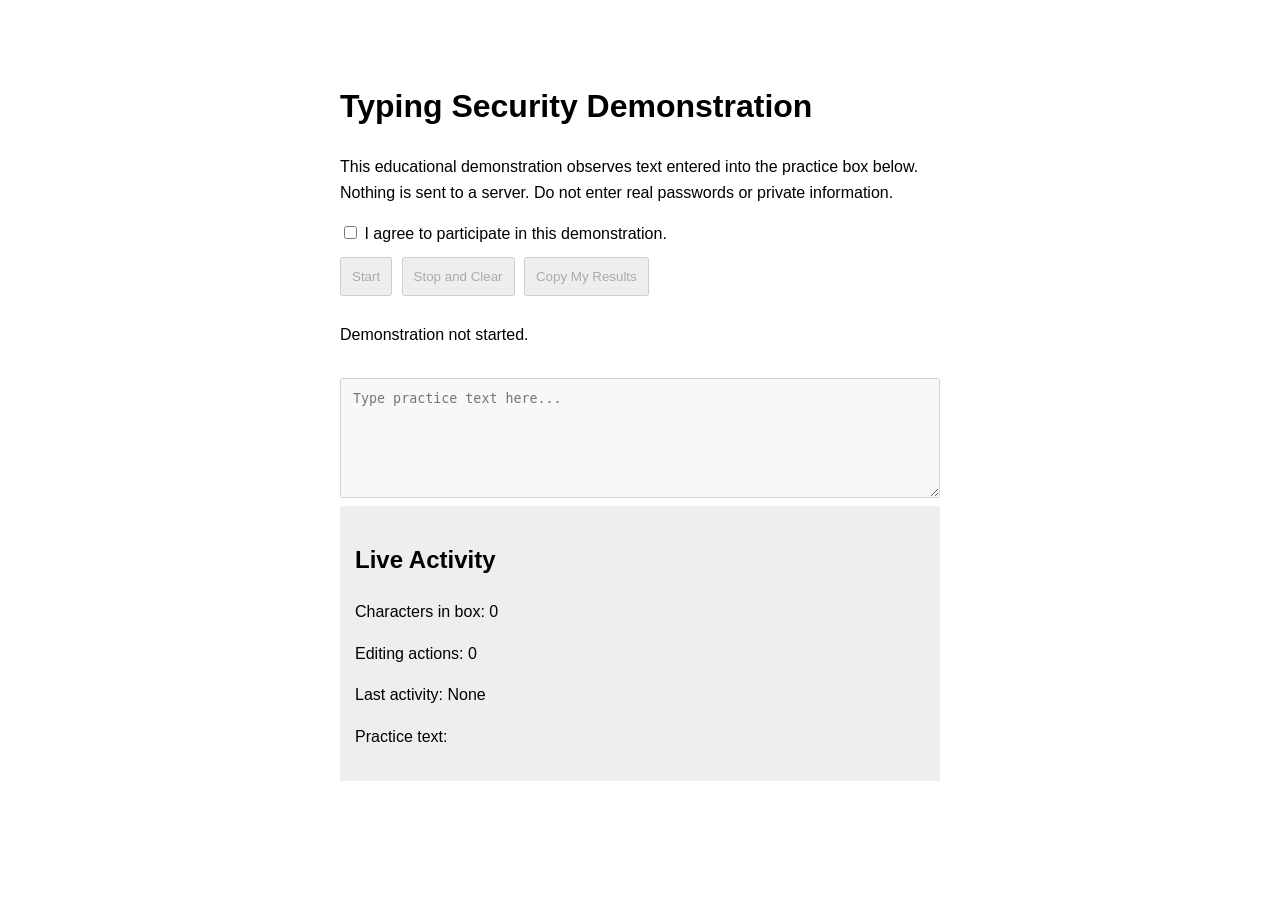
==== index.html @ 54c663b4 "Add files via upload" ====
<!DOCTYPE html>
<html lang="en">
<head>
  <meta charset="UTF-8">
  <meta name="viewport" content="width=device-width, initial-scale=1">
  <title>Typing Security Demonstration</title>
  <style>
    body {
      font-family: Arial, sans-serif;
      max-width: 600px;
      margin: 40px auto;
      padding: 20px;
      line-height: 1.6;
    }
    textarea {
      width: 100%;
      min-height: 120px;
      box-sizing: border-box;
      margin-top: 15px;
      padding: 12px;
    }
    button { padding: 10px; margin: 10px 5px 10px 0; }
    .report { background: #eee; padding: 15px; }
  </style>
</head>
<body>
  <h1>Typing Security Demonstration</h1>

  <p>This educational demonstration observes text entered
  into the practice box below. Nothing is sent to a server.
  Do not enter real passwords or private information.</p>

  <label>
    <input type="checkbox" id="consent">
    I agree to participate in this demonstration.
  </label>

  <div>
    <button id="start" disabled>Start</button>
    <button id="stop" disabled>Stop and Clear</button>
    <button id="share" disabled>Copy My Results</button>
  </div>

  <p id="status">Demonstration not started.</p>

  <textarea id="practice" disabled
    placeholder="Type practice text here..."></textarea>

  <div class="report">
    <h2>Live Activity</h2>
    <p>Characters in box: <span id="count">0</span></p>
    <p>Editing actions: <span id="edits">0</span></p>
    <p>Last activity: <span id="time">None</span></p>
    <p>Practice text:</p>
    <pre id="preview"></pre>
  </div>

  <script>
    const consent = document.getElementById("consent");
    const start = document.getElementById("start");
    const stop = document.getElementById("stop");
    const share = document.getElementById("share");
    const practice = document.getElementById("practice");
    const status = document.getElementById("status");

    let edits = 0;

    consent.addEventListener("change", () => {
      start.disabled = !consent.checked;
    });

    start.addEventListener("click", () => {
      practice.disabled = false;
      stop.disabled = false;
      share.disabled = false;
      start.disabled = true;
      consent.disabled = true;
      status.textContent = "Demo active: practice box only.";
      practice.focus();
    });

    practice.addEventListener("input", () => {
      edits++;
      document.getElementById("count").textContent =
        practice.value.length;
      document.getElementById("edits").textContent = edits;
      document.getElementById("time").textContent =
        new Date().toLocaleTimeString();
      document.getElementById("preview").textContent =
        practice.value;
    });

    share.addEventListener("click", async () => {
      const report =
        "Typing awareness demo\n" +
        "Characters: " + practice.value.length + "\n" +
        "Editing actions: " + edits + "\n" +
        "Practice text: " + practice.value;

      try {
        await navigator.clipboard.writeText(report);
        status.textContent =
          "Results copied. You can choose to share them.";
      } catch {
        status.textContent =
          "Copy unavailable. You can show the results on screen.";
      }
    });

    stop.addEventListener("click", () => {
      practice.value = "";
      practice.disabled = true;
      document.getElementById("preview").textContent = "";
      document.getElementById("count").textContent = "0";
      document.getElementById("edits").textContent = "0";
      document.getElementById("time").textContent = "None";
      edits = 0;
      stop.disabled = true;
      share.disabled = true;
      consent.checked = false;
      consent.disabled = false;
      start.disabled = true;
      status.textContent = "Demo stopped and cleared.";
    });
  </script>
</body>
</html>
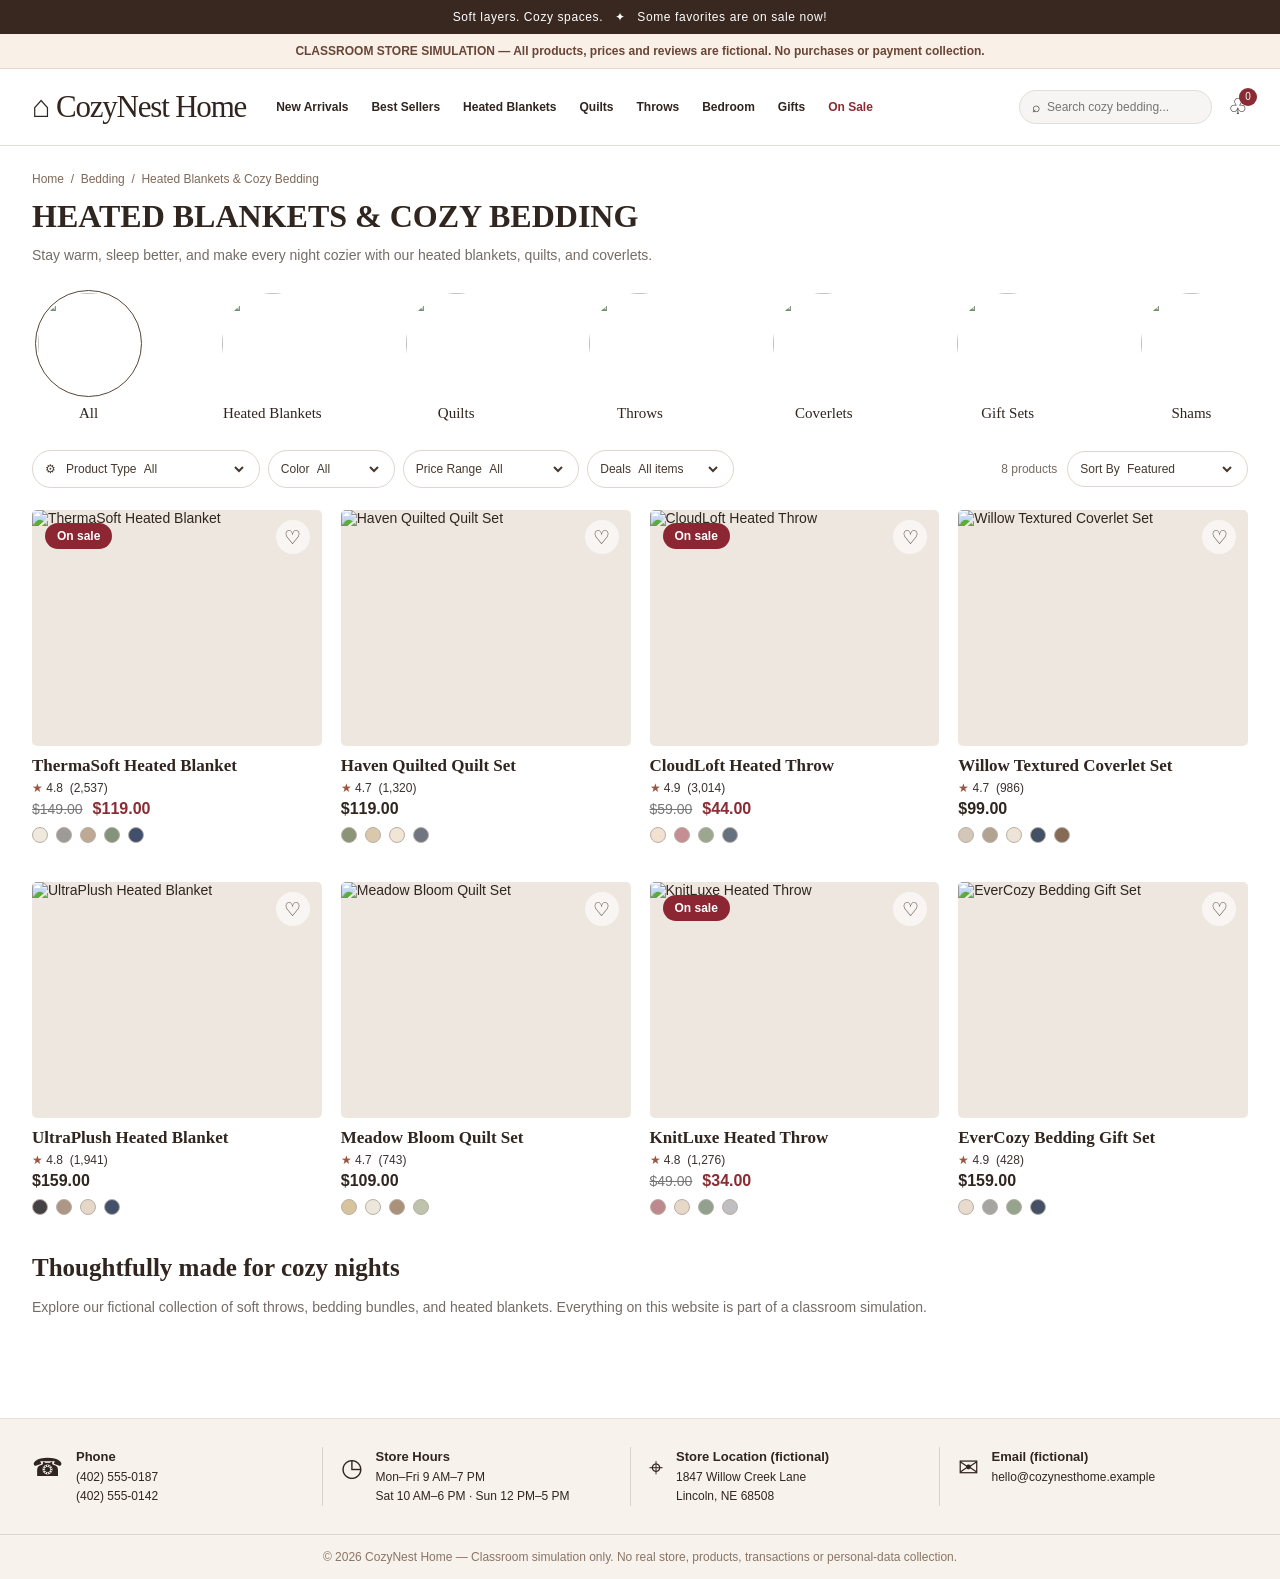
==== commit d8828579: "Add files via upload" ====
--- a/index.html
+++ b/index.html
@@ -1,130 +1 @@
-
-<!DOCTYPE html>
-<html lang="en">
-<head>
-  <meta charset="UTF-8">
-  <meta name="viewport" content="width=device-width, initial-scale=1">
-  <title>Typing Security Demonstration</title>
-  <style>
-    body {
-      font-family: Arial, sans-serif;
-      max-width: 600px;
-      margin: 40px auto;
-      padding: 20px;
-      line-height: 1.6;
-    }
-    textarea {
-      width: 100%;
-      min-height: 120px;
-      box-sizing: border-box;
-      margin-top: 15px;
-      padding: 12px;
-    }
-    button { padding: 10px; margin: 10px 5px 10px 0; }
-    .report { background: #eee; padding: 15px; }
-  </style>
-</head>
-<body>
-  <h1>Typing Security Demonstration</h1>
-
-  <p>This educational demonstration observes text entered
-  into the practice box below. Nothing is sent to a server.
-  Do not enter real passwords or private information.</p>
-
-  <label>
-    <input type="checkbox" id="consent">
-    I agree to participate in this demonstration.
-  </label>
-
-  <div>
-    <button id="start" disabled>Start</button>
-    <button id="stop" disabled>Stop and Clear</button>
-    <button id="share" disabled>Copy My Results</button>
-  </div>
-
-  <p id="status">Demonstration not started.</p>
-
-  <textarea id="practice" disabled
-    placeholder="Type practice text here..."></textarea>
-
-  <div class="report">
-    <h2>Live Activity</h2>
-    <p>Characters in box: <span id="count">0</span></p>
-    <p>Editing actions: <span id="edits">0</span></p>
-    <p>Last activity: <span id="time">None</span></p>
-    <p>Practice text:</p>
-    <pre id="preview"></pre>
-  </div>
-
-  <script>
-    const consent = document.getElementById("consent");
-    const start = document.getElementById("start");
-    const stop = document.getElementById("stop");
-    const share = document.getElementById("share");
-    const practice = document.getElementById("practice");
-    const status = document.getElementById("status");
-
-    let edits = 0;
-
-    consent.addEventListener("change", () => {
-      start.disabled = !consent.checked;
-    });
-
-    start.addEventListener("click", () => {
-      practice.disabled = false;
-      stop.disabled = false;
-      share.disabled = false;
-      start.disabled = true;
-      consent.disabled = true;
-      status.textContent = "Demo active: practice box only.";
-      practice.focus();
-    });
-
-    practice.addEventListener("input", () => {
-      edits++;
-      document.getElementById("count").textContent =
-        practice.value.length;
-      document.getElementById("edits").textContent = edits;
-      document.getElementById("time").textContent =
-        new Date().toLocaleTimeString();
-      document.getElementById("preview").textContent =
-        practice.value;
-    });
-
-    share.addEventListener("click", async () => {
-      const report =
-        "Typing awareness demo\n" +
-        "Characters: " + practice.value.length + "\n" +
-        "Editing actions: " + edits + "\n" +
-        "Practice text: " + practice.value;
-
-      try {
-        await navigator.clipboard.writeText(report);
-        status.textContent =
-          "Results copied. You can choose to share them.";
-      } catch {
-        status.textContent =
-          "Copy unavailable. You can show the results on screen.";
-      }
-    });
-
-    stop.addEventListener("click", () => {
-      practice.value = "";
-      practice.disabled = true;
-      document.getElementById("preview").textContent = "";
-      document.getElementById("count").textContent = "0";
-      document.getElementById("edits").textContent = "0";
-      document.getElementById("time").textContent = "None";
-      edits = 0;
-      stop.disabled = true;
-      share.disabled = true;
-      consent.checked = false;
-      consent.disabled = false;
-      start.disabled = true;
-      status.textContent = "Demo stopped and cleared.";
-    });
-  </script>
-</body>
-</html>
-
-
+<!doctype html><html lang="en"><head><meta charset="utf-8"><meta name="viewport" content="width=device-width,initial-scale=1"><title>Heated Blankets & Cozy Bedding | CozyNest Home — Classroom Demo</title><link rel="stylesheet" href="styles.css"><script defer src="app.js"></script></head><body data-page="home"><div id="site-header"></div><main class="container"><div class="breadcrumbs"><a href="index.html">Home</a> &nbsp;/&nbsp; Bedding &nbsp;/&nbsp; Heated Blankets & Cozy Bedding</div><h1 class="page-title">HEATED BLANKETS & COZY BEDDING</h1><p class="subtitle">Stay warm, sleep better, and make every night cozier with our heated blankets, quilts, and coverlets.</p><div id="categories" class="categories"></div><div class="filters"><div class="filter-left"><div class="pill">⚙ &nbsp; Product Type <select id="type-filter" aria-label="Product type"><option value="all">All</option><option value="heated">Heated blankets</option><option value="quilt">Quilts</option><option value="throw">Throws</option><option value="coverlet">Coverlets</option><option value="gift">Gift sets</option></select></div><div class="pill">Color <select id="color-filter" aria-label="Color"><option value="all">All</option><option>Ivory</option><option>Olive</option><option>Charcoal</option><option>Rose</option><option>Floral</option></select></div><div class="pill">Price Range <select id="price-filter" aria-label="Price range"><option value="all">All</option><option value="0-50">Under $50</option><option value="50-100">$50–$100</option><option value="100-150">$100–$150</option><option value="150-999">$150+</option></select></div><div class="pill">Deals <select id="deal-filter" aria-label="Sale filter"><option value="all">All items</option><option value="sale">On sale now</option></select></div></div><div class="results"><span id="result-count">8 products</span> &nbsp; <span class="pill">Sort By <select id="sort-filter" aria-label="Sort products"><option value="featured">Featured</option><option value="price-low">Price: low to high</option><option value="price-high">Price: high to low</option><option value="rating">Highest rated</option></select></span></div></div><section id="product-grid" class="grid" aria-label="Products"></section><p id="no-results" class="empty" style="display:none">No products match your filters. Try another selection.</p><section class="suggested"><h2 class="section-title">Thoughtfully made for cozy nights</h2><p class="subtitle">Explore our fictional collection of soft throws, bedding bundles, and heated blankets. Everything on this website is part of a classroom simulation.</p></section></main><div id="site-footer"></div></body></html>
--- a/styles.css
+++ b/styles.css
@@ -0,0 +1 @@
+:root{--ink:#30251f;--muted:#746c65;--line:#e5ded6;--warm:#f8f4ef;--cream:#fcfaf7;--wine:#892c33;--pink:#f6e4df;--serif:Georgia,'Times New Roman',serif;--sans:Arial,Helvetica,sans-serif;--shadow:0 12px 40px rgba(34,23,16,.09)}*{box-sizing:border-box}html{scroll-behavior:smooth}body{margin:0;background:#fff;color:var(--ink);font-family:var(--sans);font-size:14px}a{color:inherit;text-decoration:none}button,input,select,textarea{font:inherit}button{cursor:pointer}button:focus-visible,a:focus-visible,input:focus-visible,select:focus-visible{outline:3px solid #bd806b;outline-offset:3px}.promo{background:#382820;color:#fff;text-align:center;letter-spacing:.05em;padding:10px 15px;font-size:12px}.safety{background:#f9f0e8;border-bottom:1px solid #e7d5c5;text-align:center;padding:10px 20px;color:#684536;font-size:12px;font-weight:650}.header{max-width:1320px;margin:auto;padding:20px 32px;display:flex;align-items:center;gap:30px}.logo{font-family:var(--serif);font-size:31px;white-space:nowrap;letter-spacing:-1.2px}.roof{display:inline-block;font-family:Arial;font-size:19px;vertical-align:middle;margin-right:7px}.nav{display:flex;gap:23px;align-items:center;flex:1;flex-wrap:wrap}.nav a{white-space:nowrap;font-weight:600;font-size:12px}.nav a:hover{color:var(--wine)}.nav .sale-link{color:var(--wine)}.actions{display:flex;align-items:center;gap:16px}.searchbar{display:flex;align-items:center;gap:5px;border:1px solid #e1ddd9;background:#f6f5f3;border-radius:25px;padding:8px 12px;min-width:170px}.searchbar input{background:none;border:0;outline:none;min-width:0;width:100%;font-size:12px}.iconlink{font-size:22px;line-height:1;position:relative}.counter{position:absolute;top:-8px;right:-9px;background:var(--wine);color:#fff;border-radius:50%;min-width:18px;height:18px;font-size:10px;display:grid;place-items:center;padding:2px}.divider{border:0;border-top:1px solid var(--line);margin:0}.container{max-width:1320px;margin:auto;padding:0 32px}.breadcrumbs{font-size:12px;color:#7e6858;padding:26px 0 12px}.breadcrumbs a:hover{text-decoration:underline}.page-title{font-family:var(--serif);font-size:32px;line-height:1.15;margin:0 0 9px}.subtitle{color:var(--muted);line-height:1.6;margin:0}.categories{display:flex;justify-content:space-between;gap:12px;padding:25px 0 28px;overflow-x:auto}.category{border:0;background:none;min-width:113px;display:flex;align-items:center;flex-direction:column;gap:9px;padding:0;color:var(--ink)}.category img{width:105px;height:105px;object-fit:cover;border-radius:50%;border:2px solid transparent;outline:1px solid transparent}.category.active img{border-color:white;outline-color:#594337}.category span{font-family:var(--serif);font-size:15px}.category:hover span{text-decoration:underline}.filters{display:flex;justify-content:space-between;align-items:center;gap:15px;margin-bottom:22px;flex-wrap:wrap}.filter-left{display:flex;gap:8px;flex-wrap:wrap}.pill{border:1px solid #ded6cf;border-radius:24px;padding:10px 12px;background:#fff;color:#47392f;font-size:12px}.pill select{border:0;background:transparent;color:inherit;max-width:150px;outline:0}.results{color:var(--muted);font-size:12px}.grid{display:grid;grid-template-columns:repeat(4,minmax(0,1fr));gap:30px 19px}.product-card{min-width:0}.product-photo{position:relative;display:block;background:#eee7e0;border-radius:5px;overflow:hidden;aspect-ratio:1.23}.product-photo img{width:100%;height:100%;object-fit:cover;display:block;transition:transform .25s}.product-photo:hover img{transform:scale(1.035)}.badge-sale{position:absolute;top:13px;left:13px;background:#8c2633;color:#fff;border-radius:22px;padding:6px 12px;font-size:12px;font-weight:700;z-index:1}.heart{position:absolute;right:12px;top:10px;border:0;background:#fff9;border-radius:50%;width:34px;height:34px;display:grid;place-items:center;font-size:19px;z-index:2;color:#473a37}.heart.active{color:#a52536;background:#fff}.product-name{display:block;font-family:var(--serif);font-size:17px;font-weight:700;margin:9px 0 5px;line-height:1.25}.product-name:hover{text-decoration:underline}.rating{font-size:12px;color:#3b3030;margin:4px 0}.stars{color:#9a563f}.prices{display:flex;align-items:center;gap:10px;font-size:16px;font-weight:700;margin:5px 0}.was{font-size:14px;color:#777;text-decoration:line-through;font-weight:400}.now{color:var(--wine)}.swatches{display:flex;gap:8px;margin:9px 0}.swatch{width:16px;height:16px;border-radius:50%;border:1px solid #b9afa6;box-shadow:0 0 0 2px white}.footer{margin-top:50px;background:#f7f2ec;border-top:1px solid #e9e0d7}.footer-inner{max-width:1320px;margin:auto;padding:28px 32px;display:grid;grid-template-columns:repeat(4,1fr);gap:18px}.footer-item{display:flex;gap:13px;border-right:1px solid #dbd3c9;padding-right:15px;font-size:12px;line-height:1.6}.footer-item:last-child{border:0}.footer-icon{font-size:25px}.footer-note{text-align:center;color:#8a7567;border-top:1px solid #ded6cf;font-size:12px;padding:15px}.footer-item strong{font-size:13px}.product-detail{display:grid;grid-template-columns:minmax(0,1.12fr) minmax(340px,.88fr);gap:60px;padding-top:18px}.large-image{width:100%;aspect-ratio:1.12;object-fit:cover;background:#f5f0eb;border-radius:7px}.thumbs{display:flex;gap:10px;margin-top:12px}.thumb{width:84px;height:76px;object-fit:cover;border-radius:5px;border:1px solid #d6cbc0}.detail-name{font-family:var(--serif);font-size:37px;line-height:1.15;margin:0 0 12px}.detail-price{font-size:25px;font-weight:700;margin:15px 0}.detail-intro{color:#5f554d;line-height:1.75;border-top:1px solid var(--line);padding-top:18px}.form-group{margin:18px 0}.form-group label{display:block;font-weight:700;font-size:13px;margin-bottom:8px}.form-group select,.field{width:100%;border:1px solid #cfc5bb;border-radius:5px;background:white;padding:13px;color:#43352e;min-height:43px}.two-fields{display:grid;grid-template-columns:1fr 1fr;gap:13px}.three-fields{display:grid;grid-template-columns:2fr 1fr 1fr;gap:13px}.solid{border:0;background:#352923;color:#fff;border-radius:5px;padding:15px 18px;font-weight:700}.solid:hover{background:#5d453a}.solid:disabled{opacity:.45;cursor:not-allowed}.outline{border:1px solid #49372f;color:#3b302a;background:#fff;border-radius:5px;padding:14px 18px;font-weight:700}.outline:hover{background:#f8f4ef}.full{width:100%}.small{font-size:12px}.light{color:var(--muted)}.features{padding-left:20px;line-height:1.85}.specs{border-collapse:collapse;width:100%;font-size:13px;margin:10px 0 30px}.specs td{border-bottom:1px solid var(--line);padding:13px 9px;vertical-align:top}.specs td:first-child{color:#6b5c51;width:40%}.section-title{font-family:var(--serif);font-size:25px;margin:30px 0 14px}.page-pad{padding-top:30px;min-height:62vh}.cart-layout{display:grid;grid-template-columns:1fr 350px;gap:45px;padding-top:20px}.cart-row{display:grid;grid-template-columns:110px 1fr auto;gap:15px;padding:17px 0;border-bottom:1px solid var(--line);align-items:center}.cart-row img{width:110px;height:105px;object-fit:cover;border-radius:5px}.summary{background:#f8f5f1;padding:24px;border:1px solid #e6ddd4;border-radius:5px;height:max-content}.summary-line{display:flex;justify-content:space-between;gap:20px;margin:15px 0}.summary-line.total{font-weight:800;font-size:19px;padding-top:16px;border-top:1px solid #dbd0c6}.qty-row{display:flex;align-items:center;gap:10px;margin-top:14px}.qty-button{border:1px solid var(--line);background:#fff;padding:5px 10px;border-radius:4px}.text-button{border:0;background:transparent;text-decoration:underline;color:#77533f;font-size:12px}.empty{text-align:center;padding:60px 20px;color:#68574d}.checkout-layout{display:grid;grid-template-columns:minmax(0,1fr) 355px;gap:60px;padding:20px 0 60px}.notice{background:#fff5e9;border:1px solid #e5cdb5;color:#654327;padding:16px 18px;border-radius:5px;line-height:1.6;margin:20px 0}.notice strong{display:block}.radio-line{display:flex;align-items:center;gap:9px;border:1px solid #d9d0c7;padding:14px;margin-bottom:10px;border-radius:5px}.radio-line input{accent-color:#87333a}.card-mock{background:#f2ece5;padding:16px;margin:12px 0;border-radius:5px;font-size:13px}.checkbox-line{display:flex;gap:10px;align-items:flex-start;line-height:1.5;margin:18px 0}.checkbox-line input{margin-top:3px;accent-color:#8b333a}.success{max-width:680px;margin:60px auto;text-align:center;padding:20px}.check-round{display:inline-grid;place-items:center;background:#e1efe3;color:#286437;border-radius:50%;width:75px;height:75px;font-size:35px}.alert{text-align:center;padding:13px;margin-top:15px;border-radius:4px;background:#f5e5e3;color:#872f35}.suggested{padding-bottom:50px}.responsive-menu{display:none}.toast{position:fixed;bottom:26px;right:26px;background:#352923;color:#fff;padding:13px 18px;border-radius:5px;box-shadow:var(--shadow);z-index:100;max-width:320px}@media(max-width:1090px){.header{flex-wrap:wrap;gap:16px}.nav{order:3;width:100%;justify-content:center}.actions{margin-left:auto}.grid{grid-template-columns:repeat(3,minmax(0,1fr))}.product-detail{gap:28px}.footer-inner{grid-template-columns:repeat(2,1fr)}.footer-item:nth-child(2){border:0}}@media(max-width:760px){.header,.container{padding-left:18px;padding-right:18px}.header{padding-top:14px;padding-bottom:14px}.logo{font-size:24px}.nav{gap:12px;justify-content:flex-start;overflow:auto;flex-wrap:nowrap}.nav a{font-size:11px}.searchbar{min-width:130px;width:145px}.grid{grid-template-columns:repeat(2,minmax(0,1fr));gap:23px 12px}.page-title{font-size:26px}.categories{gap:20px}.category{min-width:85px}.category img{width:76px;height:76px}.category span{font-size:12px}.product-detail,.cart-layout,.checkout-layout{grid-template-columns:1fr;gap:28px}.detail-name{font-size:30px}.footer-inner{grid-template-columns:1fr}.footer-item{border:0;border-bottom:1px solid var(--line);padding-bottom:15px}.cart-row{grid-template-columns:80px 1fr auto}.cart-row img{width:80px;height:80px}.three-fields{grid-template-columns:1fr 1fr}.three-fields .form-group:first-child{grid-column:1/-1}}@media(max-width:390px){.grid{grid-template-columns:1fr}.actions{gap:8px}.searchbar{max-width:125px}.logo{font-size:21px}}
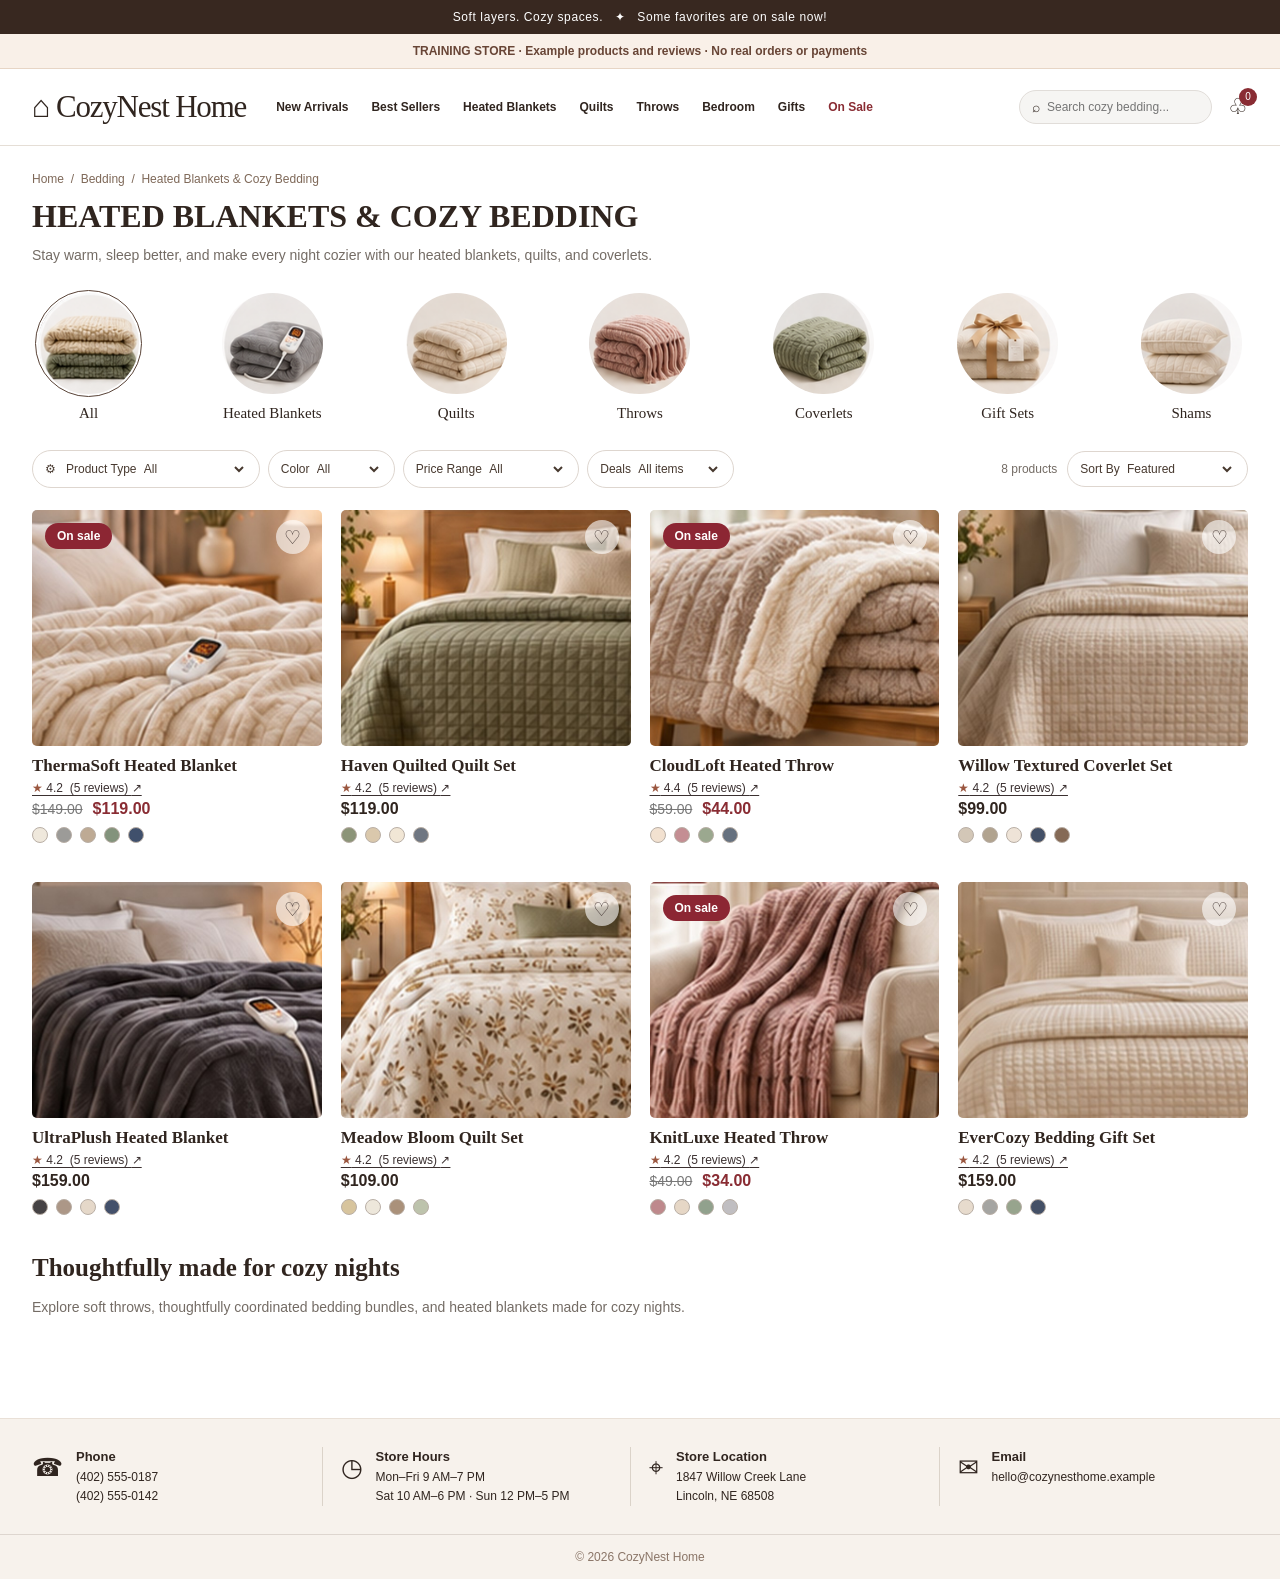
==== commit a0c9580d: "Add files via upload" ====
--- a/index.html
+++ b/index.html
@@ -1 +1 @@
-<!doctype html><html lang="en"><head><meta charset="utf-8"><meta name="viewport" content="width=device-width,initial-scale=1"><title>Heated Blankets & Cozy Bedding | CozyNest Home — Classroom Demo</title><link rel="stylesheet" href="styles.css"><script defer src="app.js"></script></head><body data-page="home"><div id="site-header"></div><main class="container"><div class="breadcrumbs"><a href="index.html">Home</a> &nbsp;/&nbsp; Bedding &nbsp;/&nbsp; Heated Blankets & Cozy Bedding</div><h1 class="page-title">HEATED BLANKETS & COZY BEDDING</h1><p class="subtitle">Stay warm, sleep better, and make every night cozier with our heated blankets, quilts, and coverlets.</p><div id="categories" class="categories"></div><div class="filters"><div class="filter-left"><div class="pill">⚙ &nbsp; Product Type <select id="type-filter" aria-label="Product type"><option value="all">All</option><option value="heated">Heated blankets</option><option value="quilt">Quilts</option><option value="throw">Throws</option><option value="coverlet">Coverlets</option><option value="gift">Gift sets</option></select></div><div class="pill">Color <select id="color-filter" aria-label="Color"><option value="all">All</option><option>Ivory</option><option>Olive</option><option>Charcoal</option><option>Rose</option><option>Floral</option></select></div><div class="pill">Price Range <select id="price-filter" aria-label="Price range"><option value="all">All</option><option value="0-50">Under $50</option><option value="50-100">$50–$100</option><option value="100-150">$100–$150</option><option value="150-999">$150+</option></select></div><div class="pill">Deals <select id="deal-filter" aria-label="Sale filter"><option value="all">All items</option><option value="sale">On sale now</option></select></div></div><div class="results"><span id="result-count">8 products</span> &nbsp; <span class="pill">Sort By <select id="sort-filter" aria-label="Sort products"><option value="featured">Featured</option><option value="price-low">Price: low to high</option><option value="price-high">Price: high to low</option><option value="rating">Highest rated</option></select></span></div></div><section id="product-grid" class="grid" aria-label="Products"></section><p id="no-results" class="empty" style="display:none">No products match your filters. Try another selection.</p><section class="suggested"><h2 class="section-title">Thoughtfully made for cozy nights</h2><p class="subtitle">Explore our fictional collection of soft throws, bedding bundles, and heated blankets. Everything on this website is part of a classroom simulation.</p></section></main><div id="site-footer"></div></body></html>
+<!doctype html><html lang="en"><head><meta charset="utf-8"><meta name="viewport" content="width=device-width,initial-scale=1"><title>Heated Blankets & Cozy Bedding | CozyNest Home</title><link rel="stylesheet" href="styles.css"><script defer src="app.js"></script></head><body data-page="home"><div id="site-header"></div><main class="container"><div class="breadcrumbs"><a href="index.html">Home</a> &nbsp;/&nbsp; Bedding &nbsp;/&nbsp; Heated Blankets & Cozy Bedding</div><h1 class="page-title">HEATED BLANKETS & COZY BEDDING</h1><p class="subtitle">Stay warm, sleep better, and make every night cozier with our heated blankets, quilts, and coverlets.</p><div id="categories" class="categories"></div><div class="filters"><div class="filter-left"><div class="pill">⚙ &nbsp; Product Type <select id="type-filter" aria-label="Product type"><option value="all">All</option><option value="heated">Heated blankets</option><option value="quilt">Quilts</option><option value="throw">Throws</option><option value="coverlet">Coverlets</option><option value="gift">Gift sets</option></select></div><div class="pill">Color <select id="color-filter" aria-label="Color"><option value="all">All</option><option>Ivory</option><option>Olive</option><option>Charcoal</option><option>Rose</option><option>Floral</option></select></div><div class="pill">Price Range <select id="price-filter" aria-label="Price range"><option value="all">All</option><option value="0-50">Under $50</option><option value="50-100">$50–$100</option><option value="100-150">$100–$150</option><option value="150-999">$150+</option></select></div><div class="pill">Deals <select id="deal-filter" aria-label="Sale filter"><option value="all">All items</option><option value="sale">On sale now</option></select></div></div><div class="results"><span id="result-count">8 products</span> &nbsp; <span class="pill">Sort By <select id="sort-filter" aria-label="Sort products"><option value="featured">Featured</option><option value="price-low">Price: low to high</option><option value="price-high">Price: high to low</option><option value="rating">Highest rated</option></select></span></div></div><section id="product-grid" class="grid" aria-label="Products"></section><p id="no-results" class="empty" style="display:none">No products match your filters. Try another selection.</p><section class="suggested"><h2 class="section-title">Thoughtfully made for cozy nights</h2><p class="subtitle">Explore soft throws, thoughtfully coordinated bedding bundles, and heated blankets made for cozy nights.</p></section></main><div id="site-footer"></div></body></html>
--- a/styles.css
+++ b/styles.css
@@ -1 +1,23 @@
 :root{--ink:#30251f;--muted:#746c65;--line:#e5ded6;--warm:#f8f4ef;--cream:#fcfaf7;--wine:#892c33;--pink:#f6e4df;--serif:Georgia,'Times New Roman',serif;--sans:Arial,Helvetica,sans-serif;--shadow:0 12px 40px rgba(34,23,16,.09)}*{box-sizing:border-box}html{scroll-behavior:smooth}body{margin:0;background:#fff;color:var(--ink);font-family:var(--sans);font-size:14px}a{color:inherit;text-decoration:none}button,input,select,textarea{font:inherit}button{cursor:pointer}button:focus-visible,a:focus-visible,input:focus-visible,select:focus-visible{outline:3px solid #bd806b;outline-offset:3px}.promo{background:#382820;color:#fff;text-align:center;letter-spacing:.05em;padding:10px 15px;font-size:12px}.safety{background:#f9f0e8;border-bottom:1px solid #e7d5c5;text-align:center;padding:10px 20px;color:#684536;font-size:12px;font-weight:650}.header{max-width:1320px;margin:auto;padding:20px 32px;display:flex;align-items:center;gap:30px}.logo{font-family:var(--serif);font-size:31px;white-space:nowrap;letter-spacing:-1.2px}.roof{display:inline-block;font-family:Arial;font-size:19px;vertical-align:middle;margin-right:7px}.nav{display:flex;gap:23px;align-items:center;flex:1;flex-wrap:wrap}.nav a{white-space:nowrap;font-weight:600;font-size:12px}.nav a:hover{color:var(--wine)}.nav .sale-link{color:var(--wine)}.actions{display:flex;align-items:center;gap:16px}.searchbar{display:flex;align-items:center;gap:5px;border:1px solid #e1ddd9;background:#f6f5f3;border-radius:25px;padding:8px 12px;min-width:170px}.searchbar input{background:none;border:0;outline:none;min-width:0;width:100%;font-size:12px}.iconlink{font-size:22px;line-height:1;position:relative}.counter{position:absolute;top:-8px;right:-9px;background:var(--wine);color:#fff;border-radius:50%;min-width:18px;height:18px;font-size:10px;display:grid;place-items:center;padding:2px}.divider{border:0;border-top:1px solid var(--line);margin:0}.container{max-width:1320px;margin:auto;padding:0 32px}.breadcrumbs{font-size:12px;color:#7e6858;padding:26px 0 12px}.breadcrumbs a:hover{text-decoration:underline}.page-title{font-family:var(--serif);font-size:32px;line-height:1.15;margin:0 0 9px}.subtitle{color:var(--muted);line-height:1.6;margin:0}.categories{display:flex;justify-content:space-between;gap:12px;padding:25px 0 28px;overflow-x:auto}.category{border:0;background:none;min-width:113px;display:flex;align-items:center;flex-direction:column;gap:9px;padding:0;color:var(--ink)}.category img{width:105px;height:105px;object-fit:cover;border-radius:50%;border:2px solid transparent;outline:1px solid transparent}.category.active img{border-color:white;outline-color:#594337}.category span{font-family:var(--serif);font-size:15px}.category:hover span{text-decoration:underline}.filters{display:flex;justify-content:space-between;align-items:center;gap:15px;margin-bottom:22px;flex-wrap:wrap}.filter-left{display:flex;gap:8px;flex-wrap:wrap}.pill{border:1px solid #ded6cf;border-radius:24px;padding:10px 12px;background:#fff;color:#47392f;font-size:12px}.pill select{border:0;background:transparent;color:inherit;max-width:150px;outline:0}.results{color:var(--muted);font-size:12px}.grid{display:grid;grid-template-columns:repeat(4,minmax(0,1fr));gap:30px 19px}.product-card{min-width:0}.product-photo{position:relative;display:block;background:#eee7e0;border-radius:5px;overflow:hidden;aspect-ratio:1.23}.product-photo img{width:100%;height:100%;object-fit:cover;display:block;transition:transform .25s}.product-photo:hover img{transform:scale(1.035)}.badge-sale{position:absolute;top:13px;left:13px;background:#8c2633;color:#fff;border-radius:22px;padding:6px 12px;font-size:12px;font-weight:700;z-index:1}.heart{position:absolute;right:12px;top:10px;border:0;background:#fff9;border-radius:50%;width:34px;height:34px;display:grid;place-items:center;font-size:19px;z-index:2;color:#473a37}.heart.active{color:#a52536;background:#fff}.product-name{display:block;font-family:var(--serif);font-size:17px;font-weight:700;margin:9px 0 5px;line-height:1.25}.product-name:hover{text-decoration:underline}.rating{font-size:12px;color:#3b3030;margin:4px 0}.stars{color:#9a563f}.prices{display:flex;align-items:center;gap:10px;font-size:16px;font-weight:700;margin:5px 0}.was{font-size:14px;color:#777;text-decoration:line-through;font-weight:400}.now{color:var(--wine)}.swatches{display:flex;gap:8px;margin:9px 0}.swatch{width:16px;height:16px;border-radius:50%;border:1px solid #b9afa6;box-shadow:0 0 0 2px white}.footer{margin-top:50px;background:#f7f2ec;border-top:1px solid #e9e0d7}.footer-inner{max-width:1320px;margin:auto;padding:28px 32px;display:grid;grid-template-columns:repeat(4,1fr);gap:18px}.footer-item{display:flex;gap:13px;border-right:1px solid #dbd3c9;padding-right:15px;font-size:12px;line-height:1.6}.footer-item:last-child{border:0}.footer-icon{font-size:25px}.footer-note{text-align:center;color:#8a7567;border-top:1px solid #ded6cf;font-size:12px;padding:15px}.footer-item strong{font-size:13px}.product-detail{display:grid;grid-template-columns:minmax(0,1.12fr) minmax(340px,.88fr);gap:60px;padding-top:18px}.large-image{width:100%;aspect-ratio:1.12;object-fit:cover;background:#f5f0eb;border-radius:7px}.thumbs{display:flex;gap:10px;margin-top:12px}.thumb{width:84px;height:76px;object-fit:cover;border-radius:5px;border:1px solid #d6cbc0}.detail-name{font-family:var(--serif);font-size:37px;line-height:1.15;margin:0 0 12px}.detail-price{font-size:25px;font-weight:700;margin:15px 0}.detail-intro{color:#5f554d;line-height:1.75;border-top:1px solid var(--line);padding-top:18px}.form-group{margin:18px 0}.form-group label{display:block;font-weight:700;font-size:13px;margin-bottom:8px}.form-group select,.field{width:100%;border:1px solid #cfc5bb;border-radius:5px;background:white;padding:13px;color:#43352e;min-height:43px}.two-fields{display:grid;grid-template-columns:1fr 1fr;gap:13px}.three-fields{display:grid;grid-template-columns:2fr 1fr 1fr;gap:13px}.solid{border:0;background:#352923;color:#fff;border-radius:5px;padding:15px 18px;font-weight:700}.solid:hover{background:#5d453a}.solid:disabled{opacity:.45;cursor:not-allowed}.outline{border:1px solid #49372f;color:#3b302a;background:#fff;border-radius:5px;padding:14px 18px;font-weight:700}.outline:hover{background:#f8f4ef}.full{width:100%}.small{font-size:12px}.light{color:var(--muted)}.features{padding-left:20px;line-height:1.85}.specs{border-collapse:collapse;width:100%;font-size:13px;margin:10px 0 30px}.specs td{border-bottom:1px solid var(--line);padding:13px 9px;vertical-align:top}.specs td:first-child{color:#6b5c51;width:40%}.section-title{font-family:var(--serif);font-size:25px;margin:30px 0 14px}.page-pad{padding-top:30px;min-height:62vh}.cart-layout{display:grid;grid-template-columns:1fr 350px;gap:45px;padding-top:20px}.cart-row{display:grid;grid-template-columns:110px 1fr auto;gap:15px;padding:17px 0;border-bottom:1px solid var(--line);align-items:center}.cart-row img{width:110px;height:105px;object-fit:cover;border-radius:5px}.summary{background:#f8f5f1;padding:24px;border:1px solid #e6ddd4;border-radius:5px;height:max-content}.summary-line{display:flex;justify-content:space-between;gap:20px;margin:15px 0}.summary-line.total{font-weight:800;font-size:19px;padding-top:16px;border-top:1px solid #dbd0c6}.qty-row{display:flex;align-items:center;gap:10px;margin-top:14px}.qty-button{border:1px solid var(--line);background:#fff;padding:5px 10px;border-radius:4px}.text-button{border:0;background:transparent;text-decoration:underline;color:#77533f;font-size:12px}.empty{text-align:center;padding:60px 20px;color:#68574d}.checkout-layout{display:grid;grid-template-columns:minmax(0,1fr) 355px;gap:60px;padding:20px 0 60px}.notice{background:#fff5e9;border:1px solid #e5cdb5;color:#654327;padding:16px 18px;border-radius:5px;line-height:1.6;margin:20px 0}.notice strong{display:block}.radio-line{display:flex;align-items:center;gap:9px;border:1px solid #d9d0c7;padding:14px;margin-bottom:10px;border-radius:5px}.radio-line input{accent-color:#87333a}.card-mock{background:#f2ece5;padding:16px;margin:12px 0;border-radius:5px;font-size:13px}.checkbox-line{display:flex;gap:10px;align-items:flex-start;line-height:1.5;margin:18px 0}.checkbox-line input{margin-top:3px;accent-color:#8b333a}.success{max-width:680px;margin:60px auto;text-align:center;padding:20px}.check-round{display:inline-grid;place-items:center;background:#e1efe3;color:#286437;border-radius:50%;width:75px;height:75px;font-size:35px}.alert{text-align:center;padding:13px;margin-top:15px;border-radius:4px;background:#f5e5e3;color:#872f35}.suggested{padding-bottom:50px}.responsive-menu{display:none}.toast{position:fixed;bottom:26px;right:26px;background:#352923;color:#fff;padding:13px 18px;border-radius:5px;box-shadow:var(--shadow);z-index:100;max-width:320px}@media(max-width:1090px){.header{flex-wrap:wrap;gap:16px}.nav{order:3;width:100%;justify-content:center}.actions{margin-left:auto}.grid{grid-template-columns:repeat(3,minmax(0,1fr))}.product-detail{gap:28px}.footer-inner{grid-template-columns:repeat(2,1fr)}.footer-item:nth-child(2){border:0}}@media(max-width:760px){.header,.container{padding-left:18px;padding-right:18px}.header{padding-top:14px;padding-bottom:14px}.logo{font-size:24px}.nav{gap:12px;justify-content:flex-start;overflow:auto;flex-wrap:nowrap}.nav a{font-size:11px}.searchbar{min-width:130px;width:145px}.grid{grid-template-columns:repeat(2,minmax(0,1fr));gap:23px 12px}.page-title{font-size:26px}.categories{gap:20px}.category{min-width:85px}.category img{width:76px;height:76px}.category span{font-size:12px}.product-detail,.cart-layout,.checkout-layout{grid-template-columns:1fr;gap:28px}.detail-name{font-size:30px}.footer-inner{grid-template-columns:1fr}.footer-item{border:0;border-bottom:1px solid var(--line);padding-bottom:15px}.cart-row{grid-template-columns:80px 1fr auto}.cart-row img{width:80px;height:80px}.three-fields{grid-template-columns:1fr 1fr}.three-fields .form-group:first-child{grid-column:1/-1}}@media(max-width:390px){.grid{grid-template-columns:1fr}.actions{gap:8px}.searchbar{max-width:125px}.logo{font-size:21px}}
+
+/* Sample product reviews — visibly fictional, for cybersecurity classroom use. */
+.review-link{text-decoration:underline;text-underline-offset:3px;cursor:pointer;color:inherit}.review-link:hover{color:var(--wine)}
+.reviews-section{margin-top:58px;padding-top:32px;border-top:1px solid var(--line);scroll-margin-top:22px}
+.reviews-heading h2{font:normal 32px/1.2 var(--serif);margin:6px 0 13px}
+.reviews-kicker{letter-spacing:.14em;font-size:11px;font-weight:800;color:var(--wine);margin:0}
+.reviews-disclosure{background:var(--warm);border-left:3px solid #9b7860;border-radius:3px;padding:12px 16px;font-size:13px;color:#5a4d43;line-height:1.6;max-width:920px}
+.reviews-overview{display:flex;gap:70px;align-items:center;padding:27px 0 31px;border-bottom:1px solid var(--line)}
+.review-overall{display:flex;flex-direction:column;gap:6px;min-width:185px;color:#665750}
+.review-overall strong{font:normal 56px/1 var(--serif);color:var(--ink)}
+.review-overall .stars{font-size:24px;letter-spacing:2px}.review-overall small{font-size:12px}
+.rating-breakdown{width:100%;max-width:470px}.rating-bar-row{display:grid;grid-template-columns:58px 1fr 15px;gap:13px;align-items:center;font-size:12px;margin:10px 0;color:#6b5749}
+.rating-bar{height:8px;border-radius:8px;background:#eee6df;overflow:hidden}.rating-bar span{display:block;background:#9a563f;height:100%;border-radius:8px}
+.reviews-toolbar{display:flex;gap:20px;align-items:center;justify-content:space-between;padding:23px 0;border-bottom:1px solid var(--line);flex-wrap:wrap}
+.review-controls{display:flex;gap:8px;align-items:center;flex-wrap:wrap}.review-controls label{font-size:12px;color:var(--muted);font-weight:700}.review-controls select{border:1px solid #d9cfc5;background:#fff;border-radius:5px;padding:10px 12px;margin-right:10px;color:var(--ink);max-width:160px}
+.review-item{padding:27px 0;border-bottom:1px solid var(--line);max-width:860px}
+.review-item-top{display:flex;justify-content:space-between;gap:15px;align-items:flex-start}.review-author{display:flex;gap:11px;align-items:center}.review-author strong{font-size:14px;display:block}
+.review-avatar{background:#e7d8c9;color:#483529;font-weight:800;border-radius:50%;width:38px;height:38px;display:inline-grid;place-items:center}
+.review-meta{display:block;color:var(--muted);font-size:12px;margin-top:4px}.review-stars{color:#9a563f;letter-spacing:1px;font-size:17px}.star-empty{color:#bcaea5}
+.review-item h3{font-size:16px;margin:15px 0 8px}.review-item p{font-size:14px;line-height:1.75;color:#554940;margin:0}
+.reviews-footer-note{font-size:12px;color:var(--muted);margin:19px 0 35px}.review-empty{padding:30px 0;color:var(--muted)}
+@media(max-width:760px){.reviews-overview{gap:22px;align-items:flex-start;flex-direction:column}.review-overall strong{font-size:42px}.reviews-toolbar{align-items:flex-start;flex-direction:column}.review-item-top{align-items:flex-start;flex-direction:column;gap:8px}}
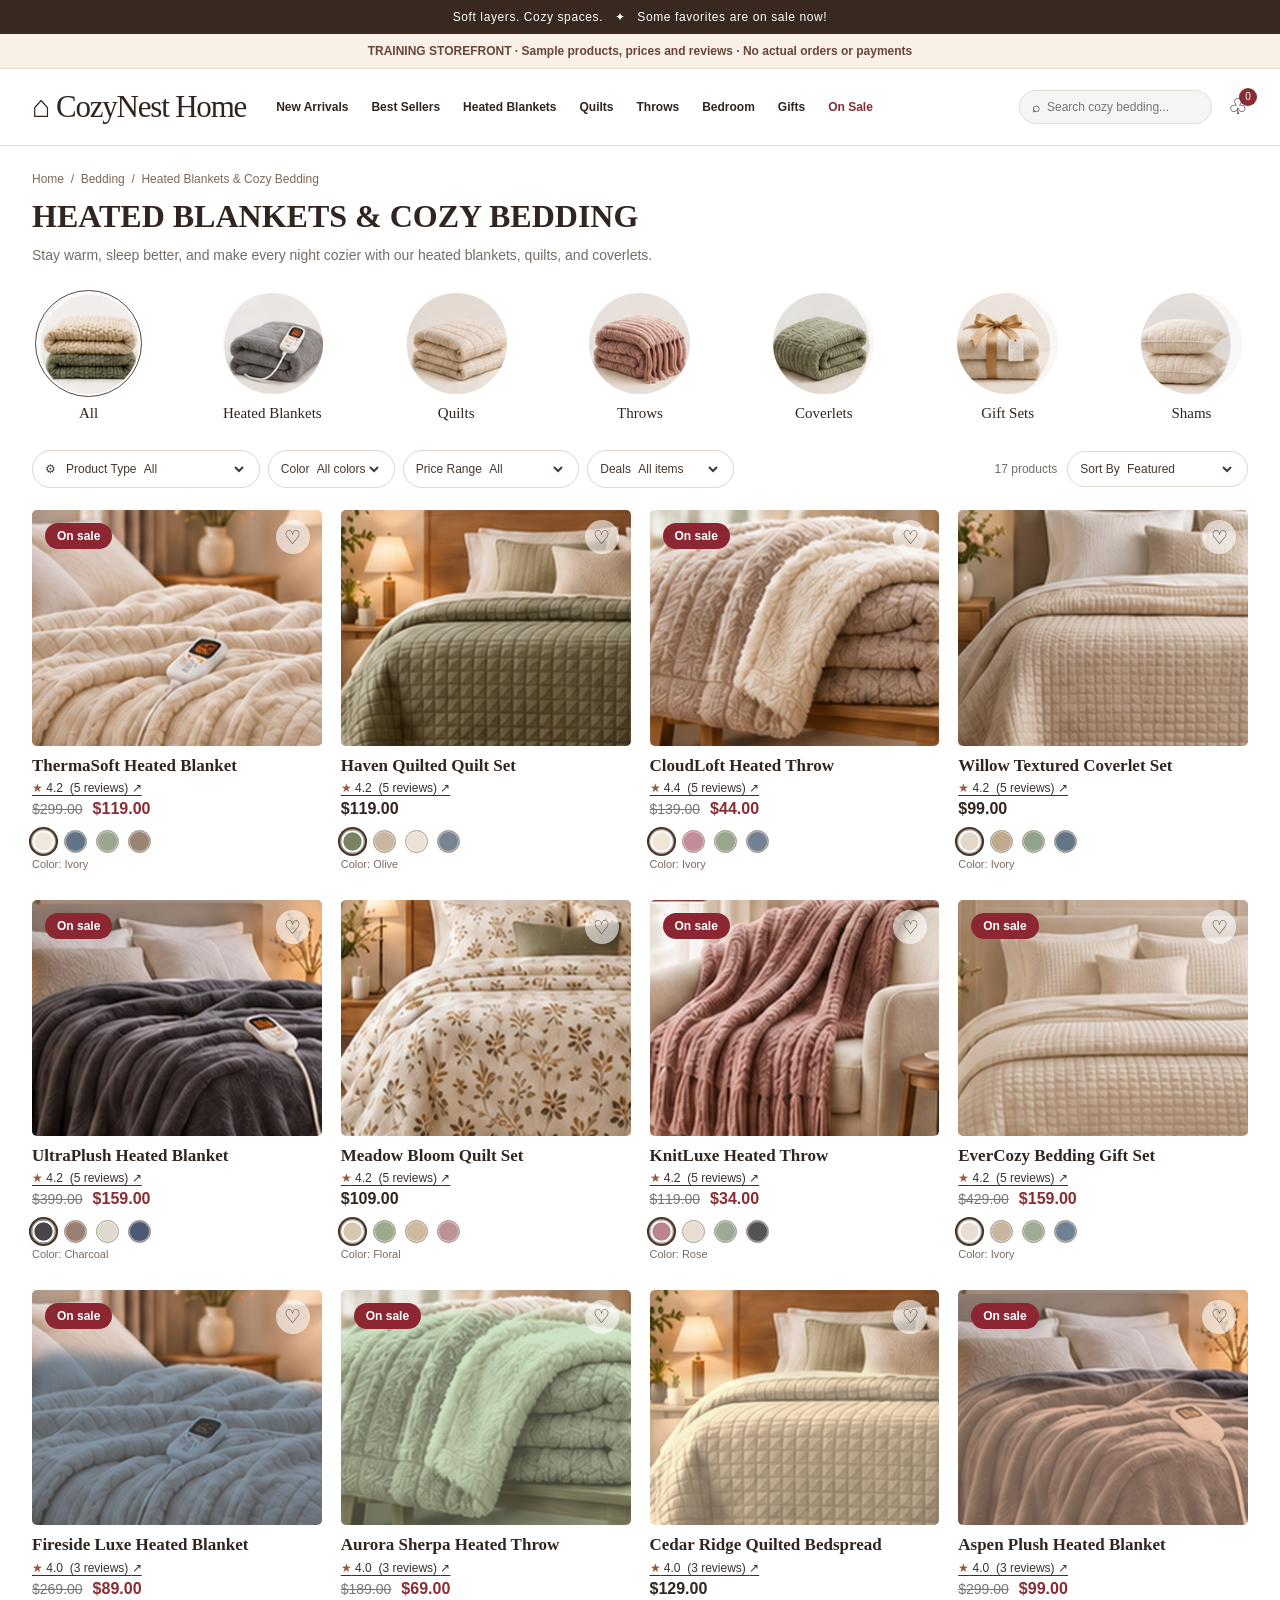
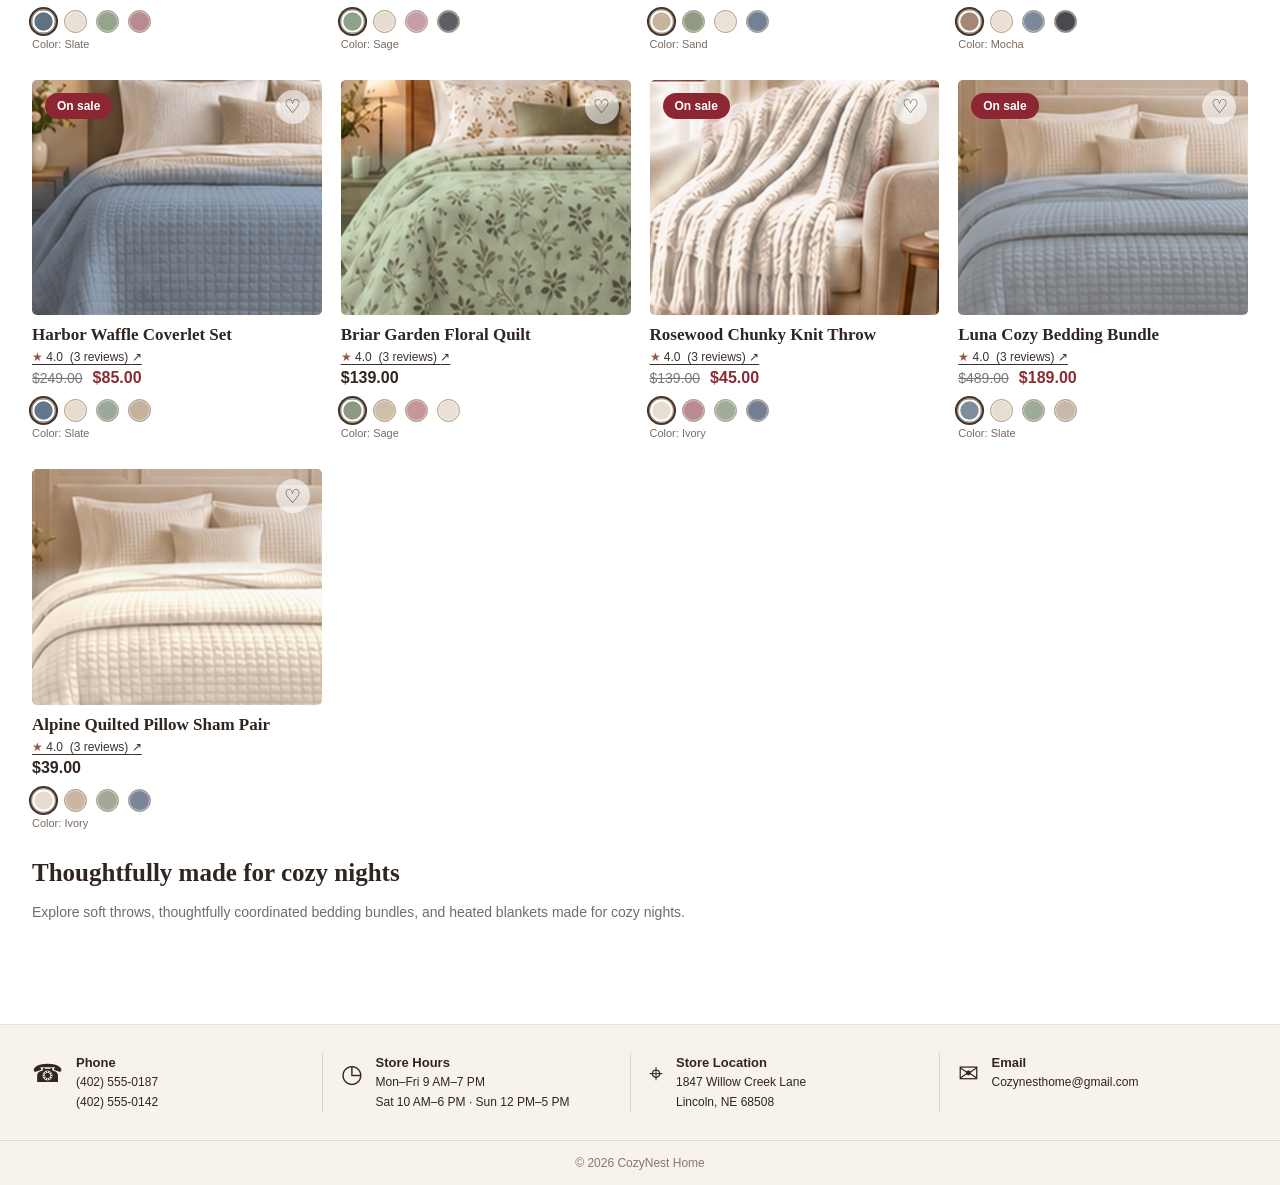
==== commit 554be8aa: "Add files via upload" ====
--- a/index.html
+++ b/index.html
@@ -1 +1 @@
-<!doctype html><html lang="en"><head><meta charset="utf-8"><meta name="viewport" content="width=device-width,initial-scale=1"><title>Heated Blankets & Cozy Bedding | CozyNest Home</title><link rel="stylesheet" href="styles.css"><script defer src="app.js"></script></head><body data-page="home"><div id="site-header"></div><main class="container"><div class="breadcrumbs"><a href="index.html">Home</a> &nbsp;/&nbsp; Bedding &nbsp;/&nbsp; Heated Blankets & Cozy Bedding</div><h1 class="page-title">HEATED BLANKETS & COZY BEDDING</h1><p class="subtitle">Stay warm, sleep better, and make every night cozier with our heated blankets, quilts, and coverlets.</p><div id="categories" class="categories"></div><div class="filters"><div class="filter-left"><div class="pill">⚙ &nbsp; Product Type <select id="type-filter" aria-label="Product type"><option value="all">All</option><option value="heated">Heated blankets</option><option value="quilt">Quilts</option><option value="throw">Throws</option><option value="coverlet">Coverlets</option><option value="gift">Gift sets</option></select></div><div class="pill">Color <select id="color-filter" aria-label="Color"><option value="all">All</option><option>Ivory</option><option>Olive</option><option>Charcoal</option><option>Rose</option><option>Floral</option></select></div><div class="pill">Price Range <select id="price-filter" aria-label="Price range"><option value="all">All</option><option value="0-50">Under $50</option><option value="50-100">$50–$100</option><option value="100-150">$100–$150</option><option value="150-999">$150+</option></select></div><div class="pill">Deals <select id="deal-filter" aria-label="Sale filter"><option value="all">All items</option><option value="sale">On sale now</option></select></div></div><div class="results"><span id="result-count">8 products</span> &nbsp; <span class="pill">Sort By <select id="sort-filter" aria-label="Sort products"><option value="featured">Featured</option><option value="price-low">Price: low to high</option><option value="price-high">Price: high to low</option><option value="rating">Highest rated</option></select></span></div></div><section id="product-grid" class="grid" aria-label="Products"></section><p id="no-results" class="empty" style="display:none">No products match your filters. Try another selection.</p><section class="suggested"><h2 class="section-title">Thoughtfully made for cozy nights</h2><p class="subtitle">Explore soft throws, thoughtfully coordinated bedding bundles, and heated blankets made for cozy nights.</p></section></main><div id="site-footer"></div></body></html>
+<!doctype html><html lang="en"><head><meta charset="utf-8"><meta name="viewport" content="width=device-width,initial-scale=1"><title>Heated Blankets & Cozy Bedding | CozyNest Home</title><link rel="stylesheet" href="styles.css"><script defer src="app.js"></script></head><body data-page="home"><div id="site-header"></div><main class="container"><div class="breadcrumbs"><a href="index.html">Home</a> &nbsp;/&nbsp; Bedding &nbsp;/&nbsp; Heated Blankets & Cozy Bedding</div><h1 class="page-title">HEATED BLANKETS & COZY BEDDING</h1><p class="subtitle">Stay warm, sleep better, and make every night cozier with our heated blankets, quilts, and coverlets.</p><div id="categories" class="categories"></div><div class="filters"><div class="filter-left"><div class="pill">⚙ &nbsp; Product Type <select id="type-filter" aria-label="Product type"><option value="all">All</option><option value="heated">Heated blankets</option><option value="quilt">Quilts</option><option value="throw">Throws</option><option value="coverlet">Coverlets</option><option value="gift">Gift sets</option><option value="sham">Shams</option></select></div><div class="pill">Color <select id="color-filter" aria-label="Color"><option value="all">All colors</option></select></div><div class="pill">Price Range <select id="price-filter" aria-label="Price range"><option value="all">All</option><option value="0-50">Under $50</option><option value="50-100">$50–$100</option><option value="100-150">$100–$150</option><option value="150-999">$150+</option></select></div><div class="pill">Deals <select id="deal-filter" aria-label="Sale filter"><option value="all">All items</option><option value="sale">On sale now</option></select></div></div><div class="results"><span id="result-count">17 products</span> &nbsp; <span class="pill">Sort By <select id="sort-filter" aria-label="Sort products"><option value="featured">Featured</option><option value="price-low">Price: low to high</option><option value="price-high">Price: high to low</option><option value="rating">Highest rated</option></select></span></div></div><section id="product-grid" class="grid" aria-label="Products"></section><p id="no-results" class="empty" style="display:none">No products match your filters. Try another selection.</p><section class="suggested"><h2 class="section-title">Thoughtfully made for cozy nights</h2><p class="subtitle">Explore soft throws, thoughtfully coordinated bedding bundles, and heated blankets made for cozy nights.</p></section></main><div id="site-footer"></div></body></html>
--- a/styles.css
+++ b/styles.css
@@ -21,3 +21,15 @@
 .review-item h3{font-size:16px;margin:15px 0 8px}.review-item p{font-size:14px;line-height:1.75;color:#554940;margin:0}
 .reviews-footer-note{font-size:12px;color:var(--muted);margin:19px 0 35px}.review-empty{padding:30px 0;color:var(--muted)}
 @media(max-width:760px){.reviews-overview{gap:22px;align-items:flex-start;flex-direction:column}.review-overall strong{font-size:42px}.reviews-toolbar{align-items:flex-start;flex-direction:column}.review-item-top{align-items:flex-start;flex-direction:column;gap:8px}}
+
+
+/* Functional product color options */
+.swatches{display:flex;align-items:center;flex-wrap:wrap;gap:9px;margin:12px 0 5px}
+.swatch-button{display:inline-block;flex:0 0 auto;width:23px;height:23px;border-radius:50%;background:var(--swatch);border:1px solid #ad9b8e;box-shadow:inset 0 0 0 1px #fff7,0 0 0 2px white;transition:transform .12s, box-shadow .12s}
+.swatch-button:hover{transform:scale(1.15)}
+.swatch-button.selected{box-shadow:inset 0 0 0 2px white,0 0 0 2px #44362c;transform:scale(1.08)}
+.card-color-name{font-size:11px;color:#7a6b61;margin:5px 0 0}
+.detail-color-swatches{gap:13px;margin:11px 0 16px}
+.detail-color-swatches .swatch-button{width:32px;height:32px}
+#visual-note{margin:11px 0 0}
+@media(max-width:650px){.detail-color-swatches .swatch-button{width:35px;height:35px}}
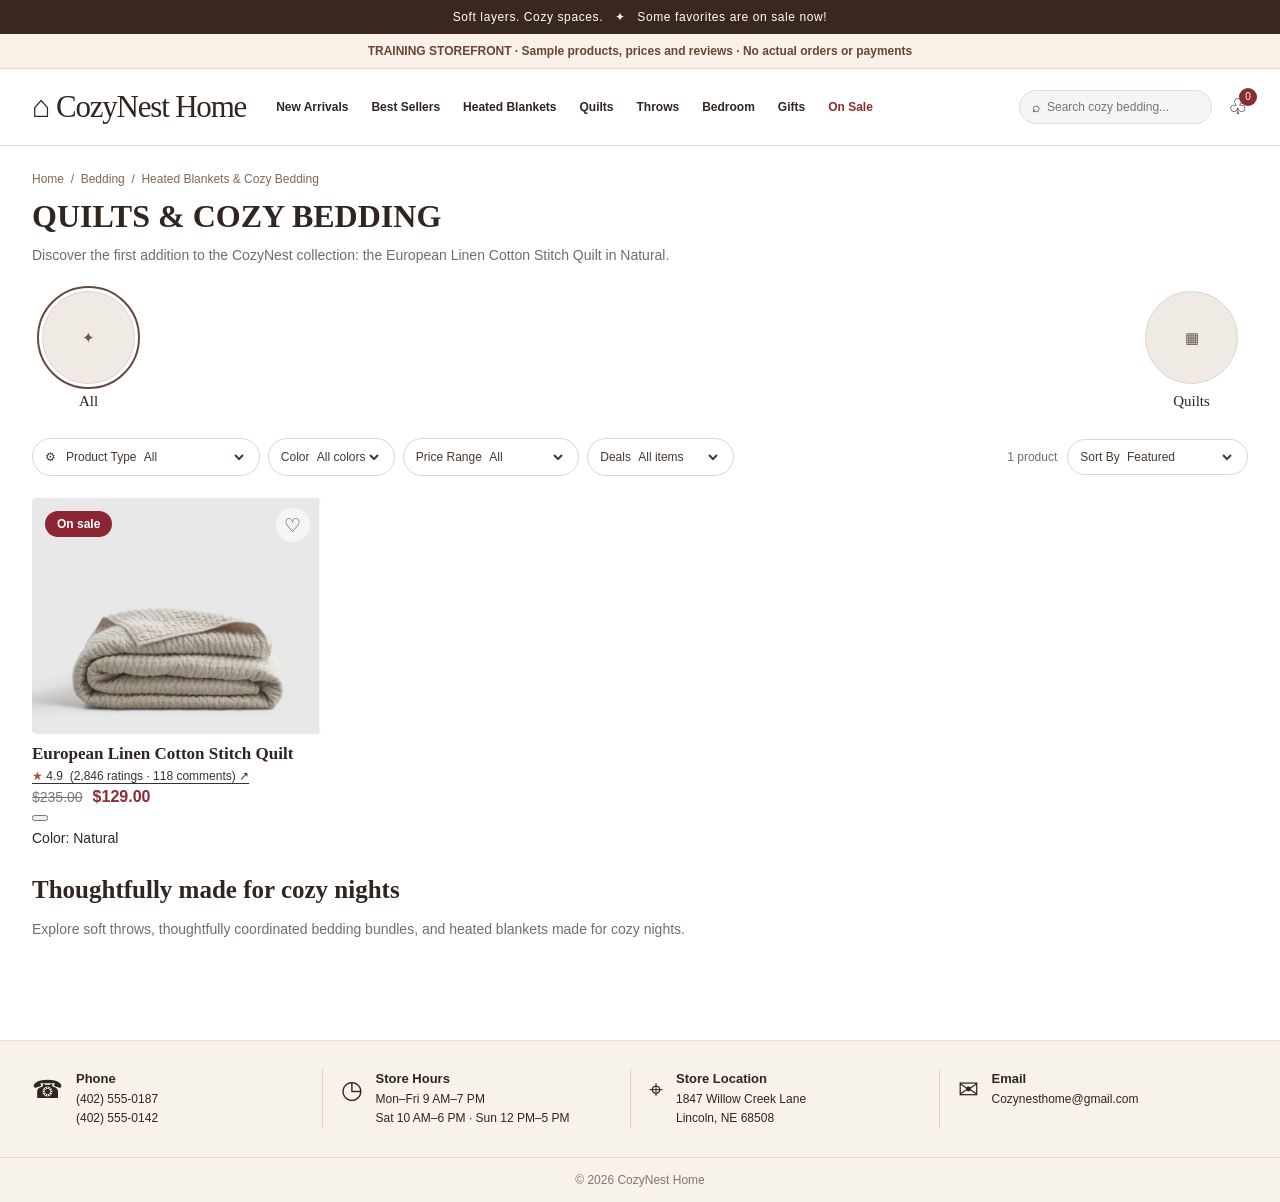
==== commit abcc5f1c: "Add files via upload" ====
--- a/index.html
+++ b/index.html
@@ -1 +1 @@
-<!doctype html><html lang="en"><head><meta charset="utf-8"><meta name="viewport" content="width=device-width,initial-scale=1"><title>Heated Blankets & Cozy Bedding | CozyNest Home</title><link rel="stylesheet" href="styles.css"><script defer src="app.js"></script></head><body data-page="home"><div id="site-header"></div><main class="container"><div class="breadcrumbs"><a href="index.html">Home</a> &nbsp;/&nbsp; Bedding &nbsp;/&nbsp; Heated Blankets & Cozy Bedding</div><h1 class="page-title">HEATED BLANKETS & COZY BEDDING</h1><p class="subtitle">Stay warm, sleep better, and make every night cozier with our heated blankets, quilts, and coverlets.</p><div id="categories" class="categories"></div><div class="filters"><div class="filter-left"><div class="pill">⚙ &nbsp; Product Type <select id="type-filter" aria-label="Product type"><option value="all">All</option><option value="heated">Heated blankets</option><option value="quilt">Quilts</option><option value="throw">Throws</option><option value="coverlet">Coverlets</option><option value="gift">Gift sets</option><option value="sham">Shams</option></select></div><div class="pill">Color <select id="color-filter" aria-label="Color"><option value="all">All colors</option></select></div><div class="pill">Price Range <select id="price-filter" aria-label="Price range"><option value="all">All</option><option value="0-50">Under $50</option><option value="50-100">$50–$100</option><option value="100-150">$100–$150</option><option value="150-999">$150+</option></select></div><div class="pill">Deals <select id="deal-filter" aria-label="Sale filter"><option value="all">All items</option><option value="sale">On sale now</option></select></div></div><div class="results"><span id="result-count">17 products</span> &nbsp; <span class="pill">Sort By <select id="sort-filter" aria-label="Sort products"><option value="featured">Featured</option><option value="price-low">Price: low to high</option><option value="price-high">Price: high to low</option><option value="rating">Highest rated</option></select></span></div></div><section id="product-grid" class="grid" aria-label="Products"></section><p id="no-results" class="empty" style="display:none">No products match your filters. Try another selection.</p><section class="suggested"><h2 class="section-title">Thoughtfully made for cozy nights</h2><p class="subtitle">Explore soft throws, thoughtfully coordinated bedding bundles, and heated blankets made for cozy nights.</p></section></main><div id="site-footer"></div></body></html>
+<!doctype html><html lang="en"><head><meta charset="utf-8"><meta name="viewport" content="width=device-width,initial-scale=1"><title>Quilts & Cozy Bedding | CozyNest Home</title><link rel="stylesheet" href="styles.css"><script defer src="app.js"></script></head><body data-page="home"><div id="site-header"></div><main class="container"><div class="breadcrumbs"><a href="index.html">Home</a> &nbsp;/&nbsp; Bedding &nbsp;/&nbsp; Heated Blankets & Cozy Bedding</div><h1 class="page-title">QUILTS & COZY BEDDING</h1><p class="subtitle">Discover the first addition to the CozyNest collection: the European Linen Cotton Stitch Quilt in Natural.</p><div id="categories" class="categories"></div><div class="filters"><div class="filter-left"><div class="pill">⚙ &nbsp; Product Type <select id="type-filter" aria-label="Product type"><option value="all">All</option><option value="heated">Heated blankets</option><option value="quilt">Quilts</option><option value="throw">Throws</option><option value="coverlet">Coverlets</option><option value="gift">Gift sets</option></select></div><div class="pill">Color <select id="color-filter" aria-label="Color"><option value="all">All</option><option>Ivory</option><option>Olive</option><option>Charcoal</option><option>Rose</option><option>Floral</option></select></div><div class="pill">Price Range <select id="price-filter" aria-label="Price range"><option value="all">All</option><option value="0-50">Under $50</option><option value="50-100">$50–$100</option><option value="100-150">$100–$150</option><option value="150-999">$150+</option></select></div><div class="pill">Deals <select id="deal-filter" aria-label="Sale filter"><option value="all">All items</option><option value="sale">On sale now</option></select></div></div><div class="results"><span id="result-count">8 products</span> &nbsp; <span class="pill">Sort By <select id="sort-filter" aria-label="Sort products"><option value="featured">Featured</option><option value="price-low">Price: low to high</option><option value="price-high">Price: high to low</option><option value="rating">Highest rated</option></select></span></div></div><section id="product-grid" class="grid" aria-label="Products"></section><p id="no-results" class="empty" style="display:none">No products match your filters. Try another selection.</p><section class="suggested"><h2 class="section-title">Thoughtfully made for cozy nights</h2><p class="subtitle">Explore soft throws, thoughtfully coordinated bedding bundles, and heated blankets made for cozy nights.</p></section></main><div id="site-footer"></div></body></html>
--- a/styles.css
+++ b/styles.css
@@ -22,14 +22,13 @@
 .reviews-footer-note{font-size:12px;color:var(--muted);margin:19px 0 35px}.review-empty{padding:30px 0;color:var(--muted)}
 @media(max-width:760px){.reviews-overview{gap:22px;align-items:flex-start;flex-direction:column}.review-overall strong{font-size:42px}.reviews-toolbar{align-items:flex-start;flex-direction:column}.review-item-top{align-items:flex-start;flex-direction:column;gap:8px}}
 
-
-/* Functional product color options */
-.swatches{display:flex;align-items:center;flex-wrap:wrap;gap:9px;margin:12px 0 5px}
-.swatch-button{display:inline-block;flex:0 0 auto;width:23px;height:23px;border-radius:50%;background:var(--swatch);border:1px solid #ad9b8e;box-shadow:inset 0 0 0 1px #fff7,0 0 0 2px white;transition:transform .12s, box-shadow .12s}
-.swatch-button:hover{transform:scale(1.15)}
-.swatch-button.selected{box-shadow:inset 0 0 0 2px white,0 0 0 2px #44362c;transform:scale(1.08)}
-.card-color-name{font-size:11px;color:#7a6b61;margin:5px 0 0}
-.detail-color-swatches{gap:13px;margin:11px 0 16px}
-.detail-color-swatches .swatch-button{width:32px;height:32px}
-#visual-note{margin:11px 0 0}
-@media(max-width:650px){.detail-color-swatches .swatch-button{width:35px;height:35px}}
+/* Product #1: supplied four-photo gallery */
+.product-gallery-thumbs{display:flex;flex-wrap:wrap;gap:10px;margin-top:12px}
+.gallery-thumb{border:2px solid transparent;border-radius:6px;padding:2px;background:#fff;cursor:pointer}
+.gallery-thumb.active{border-color:#634b3f}
+.gallery-thumb:focus-visible{outline:3px solid #bd806b;outline-offset:2px}
+.gallery-thumb .thumb{display:block;width:82px;height:82px;object-fit:cover;border-radius:4px}
+.discount-label{font:600 12px Arial,sans-serif;color:#953b41;margin-left:8px}
+.category-glyph{display:grid;place-items:center;width:93px;height:93px;border-radius:50%;background:#efeae4;font-size:34px;color:#68584a;border:1px solid #dfd4c9}
+.category.active .category-glyph{outline:2px solid #634b3f;outline-offset:3px}
+@media(max-width:760px){.category-glyph{width:70px;height:70px}.gallery-thumb .thumb{width:64px;height:64px}}
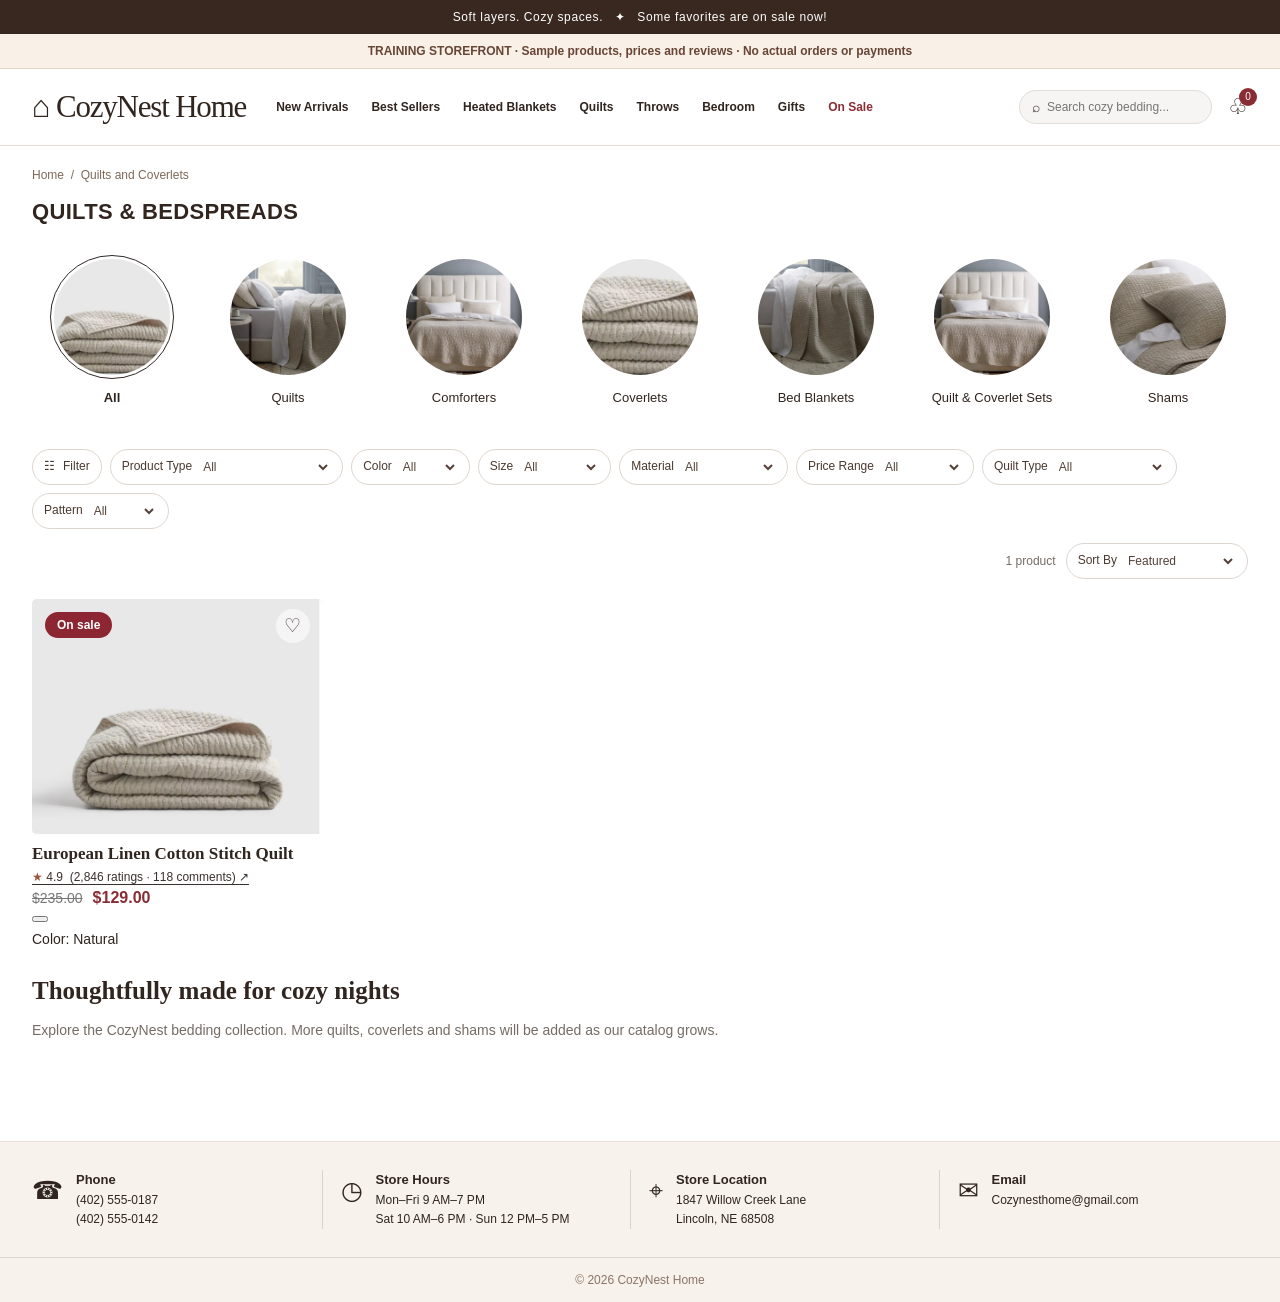
==== commit 007d0f0b: "Add files via upload" ====
--- a/index.html
+++ b/index.html
@@ -1 +1,41 @@
-<!doctype html><html lang="en"><head><meta charset="utf-8"><meta name="viewport" content="width=device-width,initial-scale=1"><title>Quilts & Cozy Bedding | CozyNest Home</title><link rel="stylesheet" href="styles.css"><script defer src="app.js"></script></head><body data-page="home"><div id="site-header"></div><main class="container"><div class="breadcrumbs"><a href="index.html">Home</a> &nbsp;/&nbsp; Bedding &nbsp;/&nbsp; Heated Blankets & Cozy Bedding</div><h1 class="page-title">QUILTS & COZY BEDDING</h1><p class="subtitle">Discover the first addition to the CozyNest collection: the European Linen Cotton Stitch Quilt in Natural.</p><div id="categories" class="categories"></div><div class="filters"><div class="filter-left"><div class="pill">⚙ &nbsp; Product Type <select id="type-filter" aria-label="Product type"><option value="all">All</option><option value="heated">Heated blankets</option><option value="quilt">Quilts</option><option value="throw">Throws</option><option value="coverlet">Coverlets</option><option value="gift">Gift sets</option></select></div><div class="pill">Color <select id="color-filter" aria-label="Color"><option value="all">All</option><option>Ivory</option><option>Olive</option><option>Charcoal</option><option>Rose</option><option>Floral</option></select></div><div class="pill">Price Range <select id="price-filter" aria-label="Price range"><option value="all">All</option><option value="0-50">Under $50</option><option value="50-100">$50–$100</option><option value="100-150">$100–$150</option><option value="150-999">$150+</option></select></div><div class="pill">Deals <select id="deal-filter" aria-label="Sale filter"><option value="all">All items</option><option value="sale">On sale now</option></select></div></div><div class="results"><span id="result-count">8 products</span> &nbsp; <span class="pill">Sort By <select id="sort-filter" aria-label="Sort products"><option value="featured">Featured</option><option value="price-low">Price: low to high</option><option value="price-high">Price: high to low</option><option value="rating">Highest rated</option></select></span></div></div><section id="product-grid" class="grid" aria-label="Products"></section><p id="no-results" class="empty" style="display:none">No products match your filters. Try another selection.</p><section class="suggested"><h2 class="section-title">Thoughtfully made for cozy nights</h2><p class="subtitle">Explore soft throws, thoughtfully coordinated bedding bundles, and heated blankets made for cozy nights.</p></section></main><div id="site-footer"></div></body></html>
+<!doctype html>
+<html lang="en">
+<head>
+  <meta charset="utf-8">
+  <meta name="viewport" content="width=device-width, initial-scale=1">
+  <title>Quilts & Bedspreads | CozyNest Home</title>
+  <link rel="stylesheet" href="styles.css">
+  <script defer src="app.js"></script>
+</head>
+<body data-page="home">
+  <div id="site-header"></div>
+  <main class="container collection-main">
+    <div class="breadcrumbs"><a href="index.html">Home</a> &nbsp;/&nbsp; Quilts and Coverlets</div>
+    <h1 class="page-title">QUILTS &amp; BEDSPREADS</h1>
+    <div id="categories" class="categories" aria-label="Shop by category"></div>
+    <div class="filters catalog-filters" aria-label="Filter and sort products">
+      <div class="filter-left">
+        <button type="button" id="toggle-filters" class="pill filter-trigger" aria-expanded="false" aria-controls="extra-filters"><span aria-hidden="true">☷</span> Filter</button>
+        <label class="pill">Product Type <select id="type-filter" aria-label="Product type">
+          <option value="all">All</option><option value="quilt">Quilts</option><option value="comforter">Comforters</option><option value="coverlet">Coverlets</option><option value="heated">Bed Blankets</option><option value="set">Quilt &amp; Coverlet Sets</option><option value="sham">Shams</option>
+        </select></label>
+        <label class="pill">Color <select id="color-filter" aria-label="Color"><option value="all">All</option></select></label>
+        <label class="pill">Size <select id="size-filter" aria-label="Size"><option value="all">All</option></select></label>
+        <label class="pill">Material <select id="material-filter" aria-label="Material"><option value="all">All</option><option value="linen-cotton">Linen / Cotton</option><option value="cotton">Cotton</option><option value="polyester">Polyester</option></select></label>
+        <label class="pill">Price Range <select id="price-filter" aria-label="Price range"><option value="all">All</option><option value="0-50">Under $50</option><option value="50-100">$50–$100</option><option value="100-150">$100–$150</option><option value="150-999999">$150+</option></select></label>
+        <label class="pill">Quilt Type <select id="quilt-type-filter" aria-label="Quilt type"><option value="all">All</option><option value="stitched">Stitched</option><option value="patchwork">Patchwork</option><option value="channel">Channel stitched</option></select></label>
+        <label class="pill">Pattern <select id="pattern-filter" aria-label="Pattern"><option value="all">All</option><option value="textured">Textured</option><option value="solid">Solid</option><option value="floral">Floral</option><option value="striped">Striped</option></select></label>
+      </div>
+      <div class="results"><span id="result-count">1 product</span><label class="pill sort-pill">Sort By <select id="sort-filter" aria-label="Sort products"><option value="featured">Featured</option><option value="price-low">Price: low to high</option><option value="price-high">Price: high to low</option><option value="rating">Highest rated</option></select></label></div>
+    </div>
+    <div id="extra-filters" class="extra-filters" hidden>
+      <label>Deals <select id="deal-filter" aria-label="Sale filter"><option value="all">All products</option><option value="sale">On sale</option></select></label>
+      <button type="button" id="clear-filters" class="reset-filters">Clear all filters</button>
+    </div>
+    <section id="product-grid" class="grid" aria-label="Products"></section>
+    <p id="no-results" class="empty catalog-empty" style="display:none">No products match those filters yet. Try All or Quilts.</p>
+    <section class="suggested"><h2 class="section-title">Thoughtfully made for cozy nights</h2><p class="subtitle">Explore the CozyNest bedding collection. More quilts, coverlets and shams will be added as our catalog grows.</p></section>
+  </main>
+  <div id="site-footer"></div>
+</body>
+</html>
--- a/styles.css
+++ b/styles.css
@@ -32,3 +32,31 @@
 .category-glyph{display:grid;place-items:center;width:93px;height:93px;border-radius:50%;background:#efeae4;font-size:34px;color:#68584a;border:1px solid #dfd4c9}
 .category.active .category-glyph{outline:2px solid #634b3f;outline-offset:3px}
 @media(max-width:760px){.category-glyph{width:70px;height:70px}.gallery-thumb .thumb{width:64px;height:64px}}
+
+
+/* Catalog category photos + Quince-style compact filters */
+.collection-main .breadcrumbs{padding-top:22px;padding-bottom:17px;font-size:12px}
+.collection-main .page-title{font-family:Arial,Helvetica,sans-serif;font-size:22px;letter-spacing:.015em;font-weight:700;margin:0 0 5px}
+.collection-main .categories{display:grid;grid-template-columns:repeat(7,minmax(0,1fr));gap:16px;align-items:start;padding:27px 0 26px;overflow:visible}
+.collection-main .category{width:100%;min-width:0;display:flex;align-items:center;gap:12px;flex-direction:column;text-align:center;background:none;border:0;padding:0;cursor:pointer}
+.collection-main .category img{display:block;width:min(100%,122px);height:auto;aspect-ratio:1;border-radius:50%;object-fit:cover;border:3px solid #fff;outline:1px solid transparent;box-shadow:none;background:#f0eeeb;transition:transform .2s ease,outline-color .2s ease}
+.collection-main .category.active img{outline:1px solid #312a27}
+.collection-main .category:hover img{transform:scale(1.035)}
+.collection-main .category span{font-family:Arial,Helvetica,sans-serif;font-size:13px;line-height:1.25;font-weight:400;min-height:2.5em;max-width:140px}
+.collection-main .category.active span{font-weight:600}
+.collection-main .category:hover span{text-decoration:underline}
+.collection-main .catalog-filters{margin-bottom:20px;gap:14px;align-items:center}
+.collection-main .filter-left{gap:8px;display:flex;flex-wrap:wrap;min-width:0}
+.collection-main .pill{display:inline-flex;align-items:center;gap:7px;min-height:36px;padding:8px 11px;border-radius:22px;border:1px solid #ddd5cd;background:#fff;color:#4a3930;font-size:12px;white-space:nowrap;line-height:1.1}
+.collection-main .pill select{border:0;outline:0;background:transparent;color:#554139;font-size:12px;max-width:136px;min-width:25px;cursor:pointer}
+.collection-main .filter-trigger{cursor:pointer;gap:8px}
+.collection-main .filter-trigger:hover,.collection-main .pill:focus-within{border-color:#a99785}
+.collection-main .results{display:flex;align-items:center;gap:10px;white-space:nowrap;margin-left:auto}
+.collection-main .sort-pill select{min-width:85px}
+.collection-main .extra-filters{padding:13px 17px;display:flex;align-items:center;gap:20px;background:#faf7f4;border:1px solid #e5ded6;border-radius:6px;margin-top:-3px;margin-bottom:18px;font-size:13px}
+.collection-main .extra-filters[hidden]{display:none}
+.collection-main .extra-filters select{background:#fff;border:1px solid #d5c9bf;border-radius:4px;padding:8px;font-size:12px;margin-left:8px}
+.collection-main .reset-filters{background:none;color:#76513d;text-decoration:underline;border:0;font-size:12px}
+.collection-main .catalog-empty{padding:40px 20px;background:#fdfbf8;border-radius:6px}
+@media(max-width:1100px){.collection-main .categories{gap:10px}.collection-main .category span{font-size:12px}.collection-main .catalog-filters{align-items:flex-start}.collection-main .results{width:100%;justify-content:space-between}}
+@media(max-width:760px){.collection-main .categories{display:flex;overflow-x:auto;gap:18px;padding:23px 0 25px;scroll-snap-type:x mandatory}.collection-main .category{flex:0 0 93px;scroll-snap-align:start}.collection-main .category img{width:85px}.collection-main .category span{font-size:11px}.collection-main .page-title{font-size:21px}.collection-main .filter-left{flex-wrap:nowrap;overflow-x:auto;max-width:100%;padding-bottom:3px}.collection-main .pill{flex:0 0 auto}}
